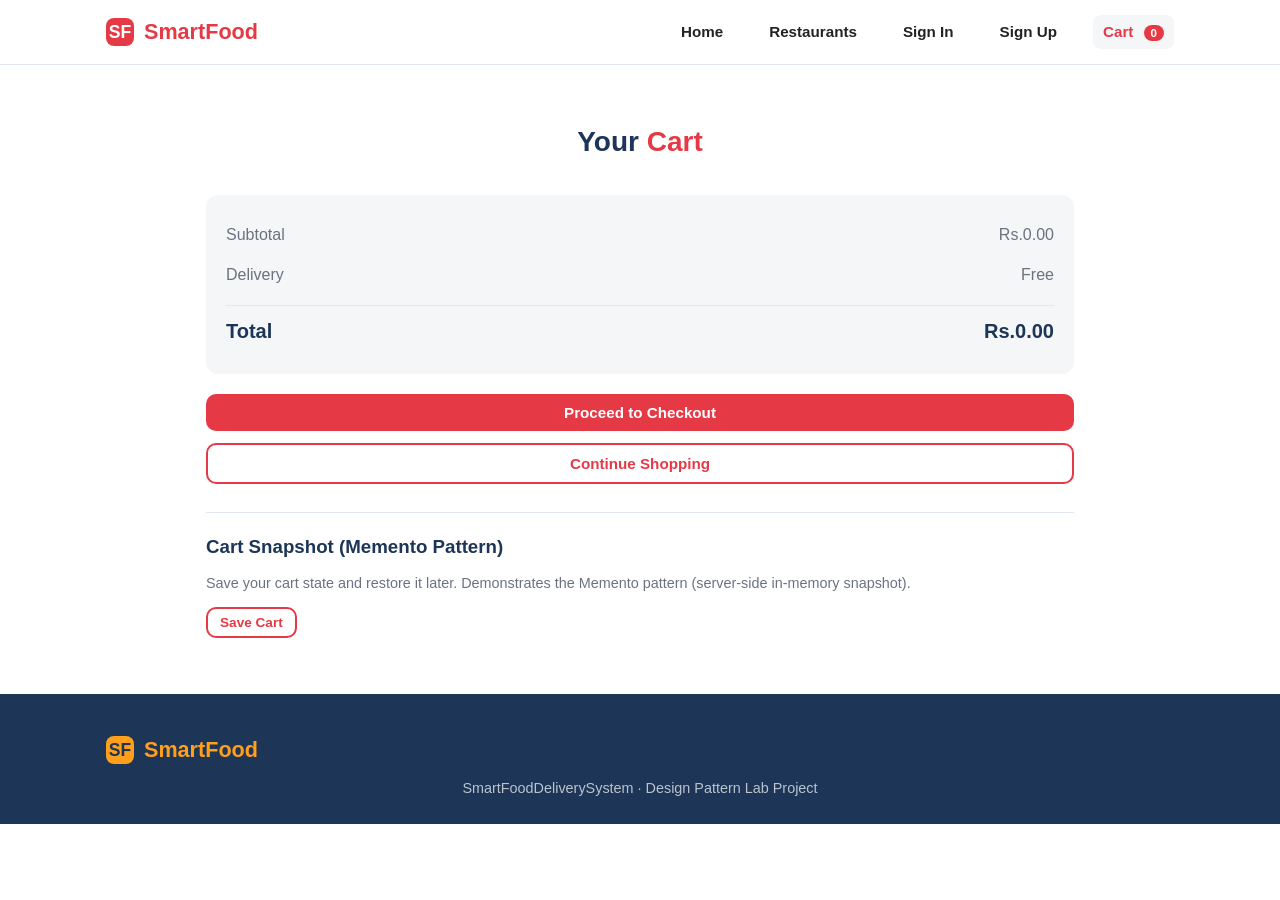
==== frontend/cart.html @ 9c6362ef "interface update-1" ====
<!DOCTYPE html>
<html lang="en">
<head>
<meta charset="UTF-8">
<meta name="viewport" content="width=device-width, initial-scale=1.0">
<title>SmartFood — Cart</title>
<link rel="stylesheet" href="css/style.css">
</head>
<body>
<nav class="navbar">
  <div class="container">
    <a href="index.html" class="brand"><div class="mark">SF</div><span>SmartFood</span></a>
    <div class="nav-links">
      <a href="index.html">Home</a>
      <a href="restaurants.html">Restaurants</a>
      <a href="sign-in.html">Sign In</a>
      <a href="sign-up.html">Sign Up</a>
      <a href="cart.html" class="active cart-link">Cart <span class="cart-badge" id="cart-badge">0</span></a>
    </div>
  </div>
</nav>

<section class="section">
  <div class="container" style="max-width:900px;">
    <h2 class="section-title">Your <span>Cart</span></h2>
    <div id="cart-empty" class="empty-state" style="display:none;">
      <div class="icon">🛒</div>
      <p>Your cart is empty.</p>
      <button class="btn btn-primary" onclick="location.href='restaurants.html'">Start Ordering</button>
    </div>
    <div id="cart-items"></div>
    <div class="cart-summary">
      <div class="row"><span>Subtotal</span><span id="cart-total">Rs.0.00</span></div>
      <div class="row"><span>Delivery</span><span>Free</span></div>
      <div class="row total"><span>Total</span><span id="cart-total-final">Rs.0.00</span></div>
    </div>
    <div style="display:grid;gap:12px;margin-top:20px;">
      <button class="btn btn-primary btn-full" id="checkout">Proceed to Checkout</button>
      <button class="btn btn-outline btn-full" id="continue-shopping">Continue Shopping</button>
    </div>

    <div style="margin-top:28px;border-top:1px solid var(--gray);padding-top:20px;">
      <h3 style="margin-bottom:12px;color:var(--dark);">Cart Snapshot (Memento Pattern)</h3>
      <p style="font-size:0.9rem;color:var(--text-muted);margin-bottom:12px;">
        Save your cart state and restore it later. Demonstrates the Memento pattern (server-side in-memory snapshot).
      </p>
      <button class="btn btn-sm btn-outline" id="save-cart">Save Cart</button>
      <div id="token-box" style="display:none;margin-top:10px;">
        <label style="font-size:0.85rem;color:var(--text-muted);">Restore token:</label><br>
        <input type="text" id="restore-token" style="padding:8px 10px;border:1px solid var(--gray);border-radius:8px;width:100%;max-width:320px;font-family:monospace;font-size:0.8rem;" readonly>
        <button class="btn btn-sm btn-primary" id="restore-cart" style="margin-top:8px;">Restore Cart</button>
      </div>
    </div>
  </div>
</section>

<footer>
  <div class="container">
    <div class="brand"><div class="mark" style="background:var(--accent);color:var(--dark);">SF</div><span>SmartFood</span></div>
    <p>SmartFoodDeliverySystem &middot; Design Pattern Lab Project</p>
  </div>
</footer>

<script type="module" src="js/app.js"></script>
<script type="module" src="js/cart.js"></script>
</body>
</html>
---- frontend/css/style.css ----
/* SmartFoodDeliverySystem — Frontend Stylesheet */
:root {
    --primary: #e63946;
    --primary-dark: #c1121f;
    --accent: #ff9f1c;
    --dark: #1d3557;
    --gray-light: #f4f6f8;
    --gray: #e2e8f0;
    --text: #222;
    --text-muted: #6b7280;
    --success: #2e7d32;
    --warning: #b45309;
    --white: #ffffff;
    --shadow: 0 4px 12px rgba(0,0,0,0.08);
    --shadow-sm: 0 2px 6px rgba(0,0,0,0.06);
    --radius: 12px;
}

* { box-sizing: border-box; margin: 0; padding: 0; }

html { scroll-behavior: smooth; }

body {
    font-family: "Segoe UI", Roboto, Helvetica, Arial, sans-serif;
    color: var(--text);
    background: var(--white);
    line-height: 1.5;
}

a { text-decoration: none; color: inherit; }
button {
    font-family: inherit;
    border: none;
    background: none;
    cursor: pointer;
}
ul { list-style: none; }

img { max-width: 100%; display: block; }

.container {
    max-width: 1100px;
    margin: 0 auto;
    padding: 0 16px;
}

/* ---------- Navbar ---------- */
.navbar {
    position: sticky;
    top: 0;
    background: rgba(255,255,255,0.95);
    border-bottom: 1px solid var(--gray);
    z-index: 100;
}
.navbar .container {
    display: flex;
    align-items: center;
    justify-content: space-between;
    height: 64px;
}
.brand {
    display: flex;
    align-items: center;
    gap: 10px;
    font-weight: 800;
    font-size: 1.35rem;
    color: var(--primary);
}
.brand .mark {
    width: 28px; height: 28px;
    background: var(--primary);
    color: #fff;
    border-radius: 8px;
    display: grid; place-items: center;
    font-weight: 900;
    font-size: 1.1rem;
}
.nav-links { display: flex; gap: 26px; align-items: center; }
.nav-links a {
    font-weight: 600;
    font-size: 0.95rem;
    color: var(--text);
    padding: 6px 10px;
    border-radius: 8px;
    transition: background 0.2s, color 0.2s;
}
.nav-links a:hover, .nav-links a.active {
    background: var(--gray-light);
    color: var(--primary);
}
.cart-badge {
    background: var(--primary);
    color: #fff;
    font-size: 0.72rem;
    padding: 2px 7px;
    border-radius: 12px;
    font-weight: 700;
    margin-left: 6px;
}

/* ---------- Buttons ---------- */
.btn {
    display: inline-flex;
    align-items: center;
    justify-content: center;
    padding: 10px 20px;
    border-radius: 10px;
    font-weight: 700;
    font-size: 0.95rem;
    transition: transform 0.1s, opacity 0.2s;
}
.btn:active { transform: scale(0.97); }
.btn-primary { background: var(--primary); color: #fff; }
.btn-primary:hover { background: var(--primary-dark); }
.btn-outline { border: 2px solid var(--primary); color: var(--primary); background: transparent; }
.btn-outline:hover { background: var(--primary); color: #fff; }
.btn-accent { background: var(--accent); color: var(--dark); }
.btn-accent:hover { background: #e88a16; }
.btn-success { background: var(--success); color: #fff; }
.btn-sm { padding: 6px 12px; font-size: 0.85rem; }
.btn-full { width: 100%; }
.btn:disabled { opacity: 0.6; cursor: not-allowed; }

/* ---------- Home ---------- */
.hero {
    background: linear-gradient(135deg, #1d3557 0%, #2a4a7a 100%);
    color: #fff;
    padding: 70px 16px;
    text-align: center;
    border-radius: 0 0 40px 40px;
}
.hero h1 { font-size: clamp(2rem, 5vw, 3.2rem); margin-bottom: 14px; line-height: 1.15; }
.hero p { font-size: 1.1rem; opacity: 0.95; max-width: 700px; margin: 0 auto 24px; }
.hero .actions { display: flex; gap: 12px; justify-content: center; flex-wrap: wrap; }

.section { padding: 56px 16px; }
.section-title {
    text-align: center;
    font-size: 1.75rem;
    margin-bottom: 32px;
    color: var(--dark);
}
.section-title span { color: var(--primary); }

.card-grid {
    display: grid;
    grid-template-columns: repeat(auto-fill, minmax(220px, 1fr));
    gap: 20px;
}
.restaurant-card, .food-card {
    background: #fff;
    border: 1px solid var(--gray);
    border-radius: var(--radius);
    padding: 16px;
    transition: transform 0.2s, box-shadow 0.2s;
    display: flex;
    flex-direction: column;
}
.restaurant-card:hover, .food-card:hover {
    transform: translateY(-4px);
    box-shadow: var(--shadow);
    border-color: var(--primary);
}
.card-image {
    width: 100%;
    height: 140px;
    border-radius: 10px;
    background: var(--gray-light);
    margin-bottom: 12px;
    display: grid; place-items: center;
    color: var(--text-muted);
    font-size: 0.85rem;
}
.card-title { font-size: 1.1rem; font-weight: 700; margin-bottom: 4px; }
.card-sub { color: var(--text-muted); font-size: 0.9rem; margin-bottom: 10px; }
.card-footer { margin-top: auto; display: flex; justify-content: space-between; align-items: center; }
.price { font-weight: 800; color: var(--primary); font-size: 1.05rem; }

/* ---------- Menu ---------- */
.menu-header {
    display: flex;
    align-items: center;
    gap: 12px;
    margin-bottom: 24px;
    padding-bottom: 16px;
    border-bottom: 2px solid var(--gray-light);
}
.menu-header .back { font-weight: 600; color: var(--primary); }
.restaurant-info h2 { font-size: 1.75rem; color: var(--dark); margin-bottom: 4px; }
.restaurant-info p { color: var(--text-muted); font-size: 0.95rem; }
.category-tabs {
    display: flex;
    gap: 8px;
    margin-bottom: 24px;
    overflow-x: auto;
    padding-bottom: 8px;
}
.category-tabs button {
    padding: 8px 14px;
    border-radius: 20px;
    border: 1px solid var(--gray);
    background: #fff;
    color: var(--text-muted);
    font-weight: 600;
    font-size: 0.9rem;
    white-space: nowrap;
}
.category-tabs button.active {
    background: var(--primary);
    color: #fff;
    border-color: var(--primary);
}
.empty-state {
    text-align: center;
    padding: 60px 20px;
    color: var(--text-muted);
}
.empty-state .icon { font-size: 2.5rem; margin-bottom: 12px; }

/* ---------- Cart ---------- */
.cart-item {
    display: flex;
    gap: 12px;
    align-items: center;
    background: #fff;
    border: 1px solid var(--gray);
    border-radius: 10px;
    padding: 14px;
    margin-bottom: 12px;
}
.cart-item .image {
    width: 70px; height: 70px;
    border-radius: 8px;
    background: var(--gray-light);
    display: grid; place-items: center;
    color: var(--text-muted);
    font-size: 0.75rem;
    flex-shrink: 0;
}
.cart-item .info { flex: 1; }
.cart-item .name { font-weight: 700; font-size: 1rem; }
.cart-item .price { color: var(--primary); font-weight: 700; }
.cart-controls {
    display: flex;
    align-items: center;
    gap: 8px;
}
.cart-controls button {
    width: 32px; height: 32px;
    border-radius: 8px;
    border: 1px solid var(--gray);
    background: #fff;
    font-weight: 700;
    font-size: 1rem;
    display: grid; place-items: center;
}
.cart-controls button:hover { background: var(--gray-light); }
.cart-controls .qty { font-weight: 700; min-width: 24px; text-align: center; }
.remove-btn {
    color: var(--text-muted);
    font-size: 0.85rem;
    padding: 6px 10px;
    border-radius: 6px;
}
.remove-btn:hover { background: #fee2e2; color: var(--primary-dark); }
.cart-summary {
    background: var(--gray-light);
    border-radius: var(--radius);
    padding: 20px;
    margin-top: 24px;
}
.cart-summary .row {
    display: flex;
    justify-content: space-between;
    padding: 8px 0;
    color: var(--text-muted);
}
.cart-summary .total {
    font-size: 1.25rem;
    font-weight: 800;
    color: var(--dark);
    margin-top: 10px;
    padding-top: 10px;
    border-top: 1px solid var(--gray);
}

/* ---------- Checkout / Order ---------- */
.form-grid {
    display: grid;
    grid-template-columns: 1fr;
    gap: 16px;
    margin-bottom: 24px;
}
@media (min-width: 600px) {
    .form-grid { grid-template-columns: 1fr 1fr; }
}
.form-group { display: flex; flex-direction: column; gap: 6px; }
.form-group label { font-weight: 700; font-size: 0.9rem; color: var(--dark); }
.form-group input, .form-group select {
    padding: 10px 12px;
    border: 1px solid var(--gray);
    border-radius: 10px;
    font-size: 0.95rem;
    background: #fff;
}
.form-group input:focus, .form-group select:focus {
    outline: 2px solid var(--primary);
    border-color: var(--primary);
}
.payment-options {
    display: flex;
    gap: 10px;
    margin-top: 8px;
}
.payment-options label {
    display: flex;
    align-items: center;
    gap: 8px;
    cursor: pointer;
    font-weight: 600;
    font-size: 0.95rem;
    color: var(--text);
}
.order-summary {
    background: var(--gray-light);
    border-radius: var(--radius);
    padding: 20px;
}
.order-item {
    display: flex;
    justify-content: space-between;
    padding: 8px 0;
    border-bottom: 1px solid var(--gray);
    font-size: 0.95rem;
}
.order-item:last-child { border-bottom: none; }
.order-item .qty { color: var(--text-muted); }

/* ---------- Status ---------- */
.status-card {
    background: #fff;
    border: 1px solid var(--gray);
    border-radius: var(--radius);
    padding: 32px;
    text-align: center;
    max-width: 500px;
    margin: 0 auto;
}
.status-pill {
    display: inline-flex;
    align-items: center;
    gap: 8px;
    padding: 8px 16px;
    border-radius: 20px;
    font-weight: 800;
    font-size: 1.1rem;
    margin: 16px 0;
}
.status-placed { background: #e3f2fd; color: #1565c0; }
.status-confirmed { background: #e8f5e9; color: var(--success); }
.status-preparing { background: #fff3e0; color: var(--warning); }
.status-ready { background: #e3f2fd; color: #1565c0; }
.status-out { background: #fce4ec; color: #c2185b; }
.status-delivered { background: #e8f5e9; color: var(--success); }
.status-cancelled { background: #fcebea; color: #c62828; }

/* ---------- Messages ---------- */
.toast {
    position: fixed; bottom: 24px; left: 50%;
    transform: translateX(-50%);
    background: var(--dark);
    color: #fff;
    padding: 12px 20px;
    border-radius: 10px;
    font-size: 0.95rem;
    opacity: 0;
    transition: opacity 0.3s;
    z-index: 200;
}
.toast.show { opacity: 1; }
.toast.success { background: var(--success); }
.toast.error { background: var(--primary); }

/* ---------- Footer ---------- */
footer {
    background: var(--dark);
    color: #fff;
    padding: 40px 16px 24px;
    text-align: center;
}
footer .brand { color: var(--accent); margin-bottom: 12px; }
footer p { opacity: 0.7; font-size: 0.9rem; margin-top: 8px; }

/* ---------- Responsive ---------- */
@media (max-width: 600px) {
    .nav-links { gap: 16px; }
    .hero { padding: 50px 16px; border-radius: 0 0 28px 28px; }
    .section { padding: 40px 16px; }
    .cart-summary { position: static; }
}
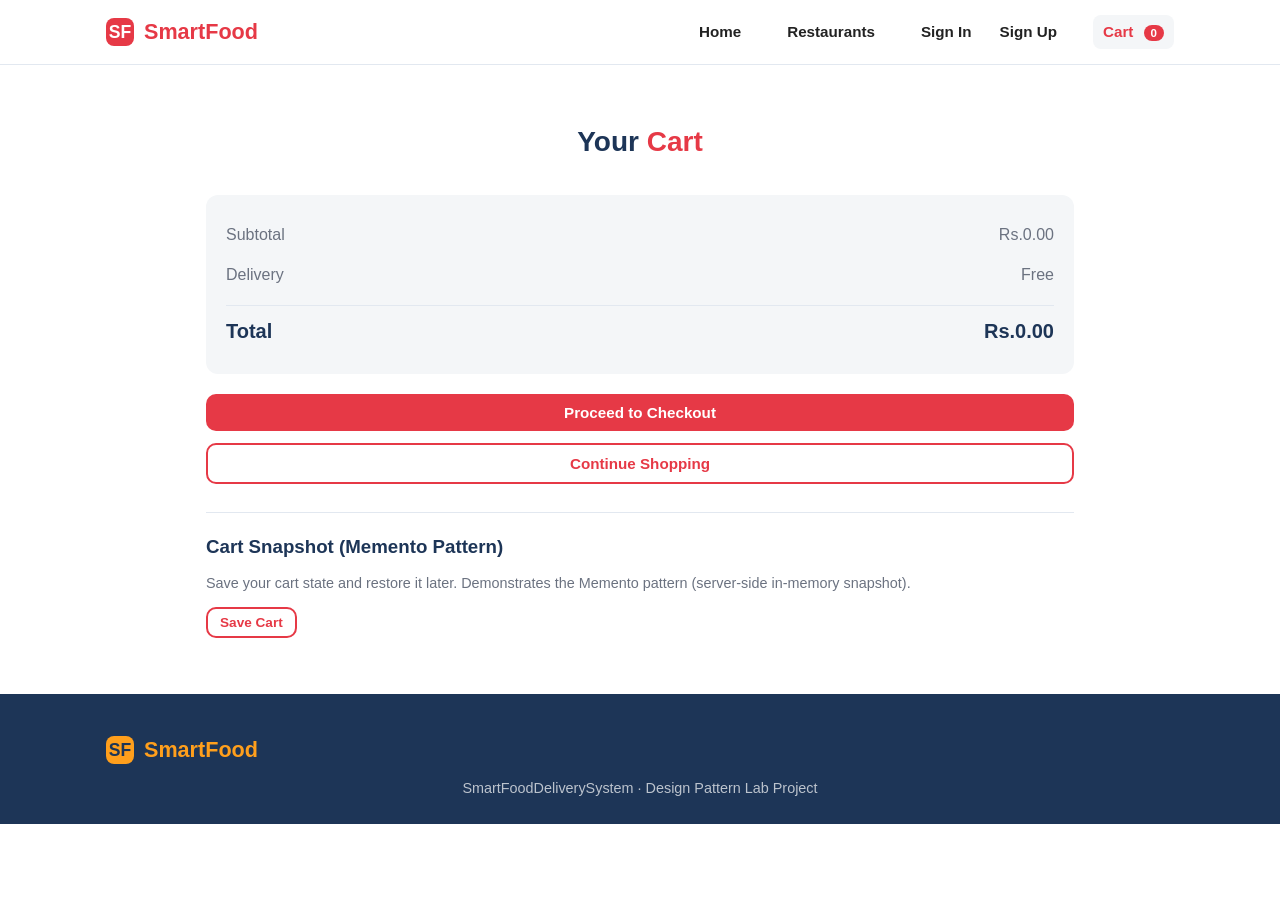
==== commit 79b51739: "interface update 3" ====
--- a/frontend/cart.html
+++ b/frontend/cart.html
@@ -13,8 +13,14 @@
     <div class="nav-links">
       <a href="index.html">Home</a>
       <a href="restaurants.html">Restaurants</a>
-      <a href="sign-in.html">Sign In</a>
-      <a href="sign-up.html">Sign Up</a>
+      <div id="nav-guest-links" style="display:flex;gap:8px;align-items:center;">
+        <a href="sign-in.html">Sign In</a>
+        <a href="sign-up.html">Sign Up</a>
+      </div>
+      <div id="nav-user-links" style="display:none;gap:8px;align-items:center;">
+        <span id="nav-user-name" style="color:var(--text-muted);">User</span>
+        <a href="#" id="nav-logout" style="color:var(--primary);">Sign Out</a>
+      </div>
       <a href="cart.html" class="active cart-link">Cart <span class="cart-badge" id="cart-badge">0</span></a>
     </div>
   </div>
@@ -63,5 +69,9 @@
 
 <script type="module" src="js/app.js"></script>
 <script type="module" src="js/cart.js"></script>
+<script type="module">
+  import { setupLogout } from "./js/app.js";
+  setupLogout();
+</script>
 </body>
 </html>
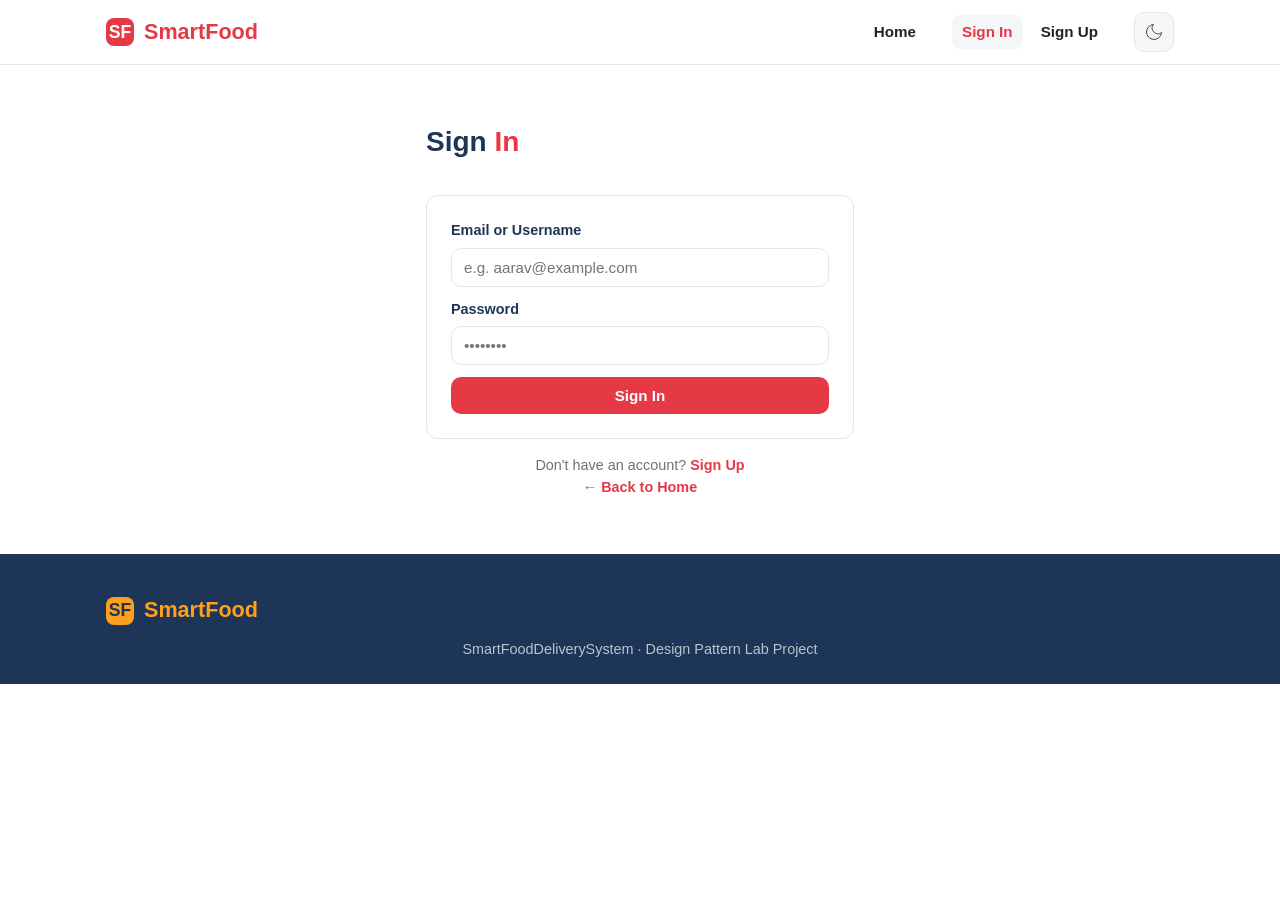
==== commit 88143864: "functionality updates-1" ====
--- a/frontend/cart.html
+++ b/frontend/cart.html
@@ -12,16 +12,19 @@
     <a href="index.html" class="brand"><div class="mark">SF</div><span>SmartFood</span></a>
     <div class="nav-links">
       <a href="index.html">Home</a>
-      <a href="restaurants.html">Restaurants</a>
       <div id="nav-guest-links" style="display:flex;gap:8px;align-items:center;">
         <a href="sign-in.html">Sign In</a>
         <a href="sign-up.html">Sign Up</a>
       </div>
       <div id="nav-user-links" style="display:none;gap:8px;align-items:center;">
         <span id="nav-user-name" style="color:var(--text-muted);">User</span>
+        <a href="cart.html" class="cart-link active" id="nav-cart-link">Cart <span class="cart-badge" id="cart-badge">0</span></a>
         <a href="#" id="nav-logout" style="color:var(--primary);">Sign Out</a>
       </div>
-      <a href="cart.html" class="active cart-link">Cart <span class="cart-badge" id="cart-badge">0</span></a>
+      <button id="theme-toggle" class="theme-toggle" aria-label="Switch to Dark Mode" title="Switch to Dark Mode">
+        <svg class="theme-sun" viewBox="0 0 24 24"><circle cx="12" cy="12" r="5"/><line x1="12" y1="1" x2="12" y2="3"/><line x1="12" y1="21" x2="12" y2="23"/><line x1="4.22" y1="4.22" x2="5.64" y2="5.64"/><line x1="18.36" y1="18.36" x2="19.78" y2="19.78"/><line x1="1" y1="12" x2="3" y2="12"/><line x1="21" y1="12" x2="23" y2="12"/><line x1="4.22" y1="19.78" x2="5.64" y2="18.36"/><line x1="18.36" y1="5.64" x2="19.78" y2="4.22"/></svg>
+        <svg class="theme-moon" viewBox="0 0 24 24"><path d="M21 12.79A9 9 0 1 1 11.21 3 7 7 0 0 0 21 12.79z"/></svg>
+      </button>
     </div>
   </div>
 </nav>
@@ -67,6 +70,15 @@
   </div>
 </footer>
 
+<script type="module" src="js/theme.js"></script>
+<script type="module">
+  import { initTheme } from "./js/theme.js";
+  initTheme();
+</script>
+<script type="module">
+  import { requireAuth } from "./js/auth-guard.js";
+  requireAuth();
+</script>
 <script type="module" src="js/app.js"></script>
 <script type="module" src="js/cart.js"></script>
 <script type="module">
--- a/frontend/css/style.css
+++ b/frontend/css/style.css
@@ -14,6 +14,54 @@
     --shadow: 0 4px 12px rgba(0,0,0,0.08);
     --shadow-sm: 0 2px 6px rgba(0,0,0,0.06);
     --radius: 12px;
+    --card-bg: #fff;
+    --card-border: var(--gray);
+    --input-bg: #fff;
+    --input-border: var(--gray);
+    --navbar-bg: rgba(255,255,255,0.95);
+    --navbar-border: var(--gray);
+    --hero-gradient: linear-gradient(135deg, #1d3557 0%, #2a4a7a 100%);
+    --footer-bg: var(--dark);
+    --footer-text: #fff;
+    --empty-state-bg: transparent;
+    --toast-bg: var(--dark);
+    --toast-text: #fff;
+    --category-btn-bg: #fff;
+    --category-btn-border: var(--gray);
+    --category-btn-text: var(--text-muted);
+    --category-btn-active-bg: var(--primary);
+    --category-btn-active-text: #fff;
+    --status-card-bg: #fff;
+    --status-card-border: var(--gray);
+}
+
+/* Dark mode variables */
+[data-theme="dark"] {
+    --gray-light: #1e293b;
+    --gray: #334155;
+    --text: #f1f5f9;
+    --text-muted: #94a3b8;
+    --white: #0f172a;
+    --shadow: 0 4px 12px rgba(0,0,0,0.3);
+    --shadow-sm: 0 2px 6px rgba(0,0,0,0.2);
+    --card-bg: #1e293b;
+    --card-border: #334155;
+    --input-bg: #1e293b;
+    --input-border: #334155;
+    --navbar-bg: rgba(15,23,42,0.95);
+    --navbar-border: #334155;
+    --hero-gradient: linear-gradient(135deg, #0f172a 0%, #1e293b 100%);
+    --footer-bg: #0f172a;
+    --footer-text: #f1f5f9;
+    --toast-bg: #1e293b;
+    --toast-text: #f1f5f9;
+    --category-btn-bg: #1e293b;
+    --category-btn-border: #334155;
+    --category-btn-text: #94a3b8;
+    --category-btn-active-bg: var(--primary);
+    --category-btn-active-text: #fff;
+    --status-card-bg: #1e293b;
+    --status-card-border: #334155;
 }
 
 * { box-sizing: border-box; margin: 0; padding: 0; }
@@ -48,8 +96,8 @@
 .navbar {
     position: sticky;
     top: 0;
-    background: rgba(255,255,255,0.95);
-    border-bottom: 1px solid var(--gray);
+    background: var(--navbar-bg);
+    border-bottom: 1px solid var(--navbar-border);
     z-index: 100;
 }
 .navbar .container {
@@ -88,6 +136,46 @@
     background: var(--gray-light);
     color: var(--primary);
 }
+
+/* Theme Toggle */
+.theme-toggle {
+    display: flex;
+    align-items: center;
+    justify-content: center;
+    width: 40px;
+    height: 40px;
+    border-radius: 10px;
+    background: var(--gray-light);
+    border: 1px solid var(--gray);
+    color: var(--text);
+    transition: background 0.2s, border-color 0.2s, transform 0.1s;
+}
+.theme-toggle:hover {
+    background: var(--gray);
+    transform: scale(1.05);
+}
+.theme-toggle:active {
+    transform: scale(0.95);
+}
+.theme-toggle svg {
+    width: 20px;
+    height: 20px;
+    stroke: currentColor;
+    fill: none;
+}
+.theme-toggle .theme-sun {
+    display: none;
+}
+.theme-toggle .theme-moon {
+    display: inline-block;
+}
+[data-theme="dark"] .theme-toggle .theme-sun {
+    display: inline-block;
+}
+[data-theme="dark"] .theme-toggle .theme-moon {
+    display: none;
+}
+
 .cart-badge {
     background: var(--primary);
     color: #fff;
@@ -123,7 +211,7 @@
 
 /* ---------- Home ---------- */
 .hero {
-    background: linear-gradient(135deg, #1d3557 0%, #2a4a7a 100%);
+    background: var(--hero-gradient);
     color: #fff;
     padding: 70px 16px;
     text-align: center;
@@ -148,8 +236,8 @@
     gap: 20px;
 }
 .restaurant-card, .food-card {
-    background: #fff;
-    border: 1px solid var(--gray);
+    background: var(--card-bg);
+    border: 1px solid var(--card-border);
     border-radius: var(--radius);
     padding: 16px;
     transition: transform 0.2s, box-shadow 0.2s;
@@ -198,17 +286,23 @@
 .category-tabs button {
     padding: 8px 14px;
     border-radius: 20px;
-    border: 1px solid var(--gray);
-    background: #fff;
-    color: var(--text-muted);
+    border: 1px solid var(--category-btn-border);
+    background: var(--category-btn-bg);
+    color: var(--category-btn-text);
     font-weight: 600;
     font-size: 0.9rem;
     white-space: nowrap;
+    transition: background 0.2s, border-color 0.2s, color 0.2s;
 }
 .category-tabs button.active {
-    background: var(--primary);
-    color: #fff;
+    background: var(--category-btn-active-bg);
+    color: var(--category-btn-active-text);
+    border-color: var(--category-btn-active-bg);
+}
+.category-tabs button:hover:not(.active) {
+    background: var(--gray-light);
     border-color: var(--primary);
+    color: var(--primary);
 }
 .empty-state {
     text-align: center;
@@ -222,8 +316,8 @@
     display: flex;
     gap: 12px;
     align-items: center;
-    background: #fff;
-    border: 1px solid var(--gray);
+    background: var(--card-bg);
+    border: 1px solid var(--card-border);
     border-radius: 10px;
     padding: 14px;
     margin-bottom: 12px;
@@ -249,7 +343,7 @@
     width: 32px; height: 32px;
     border-radius: 8px;
     border: 1px solid var(--gray);
-    background: #fff;
+    background: var(--card-bg);
     font-weight: 700;
     font-size: 1rem;
     display: grid; place-items: center;
@@ -298,10 +392,11 @@
 .form-group label { font-weight: 700; font-size: 0.9rem; color: var(--dark); }
 .form-group input, .form-group select {
     padding: 10px 12px;
-    border: 1px solid var(--gray);
-    border-radius: 10px;
-    font-size: 0.95rem;
-    background: #fff;
+    border: 1px solid var(--input-border);
+    border-radius: 10px;
+    font-size: 0.95rem;
+    background: var(--input-bg);
+    color: var(--text);
 }
 .form-group input:focus, .form-group select:focus {
     outline: 2px solid var(--primary);
@@ -338,8 +433,8 @@
 
 /* ---------- Status ---------- */
 .status-card {
-    background: #fff;
-    border: 1px solid var(--gray);
+    background: var(--status-card-bg);
+    border: 1px solid var(--status-card-border);
     border-radius: var(--radius);
     padding: 32px;
     text-align: center;
@@ -368,8 +463,8 @@
 .toast {
     position: fixed; bottom: 24px; left: 50%;
     transform: translateX(-50%);
-    background: var(--dark);
-    color: #fff;
+    background: var(--toast-bg);
+    color: var(--toast-text);
     padding: 12px 20px;
     border-radius: 10px;
     font-size: 0.95rem;
@@ -383,8 +478,8 @@
 
 /* ---------- Footer ---------- */
 footer {
-    background: var(--dark);
-    color: #fff;
+    background: var(--footer-bg);
+    color: var(--footer-text);
     padding: 40px 16px 24px;
     text-align: center;
 }
